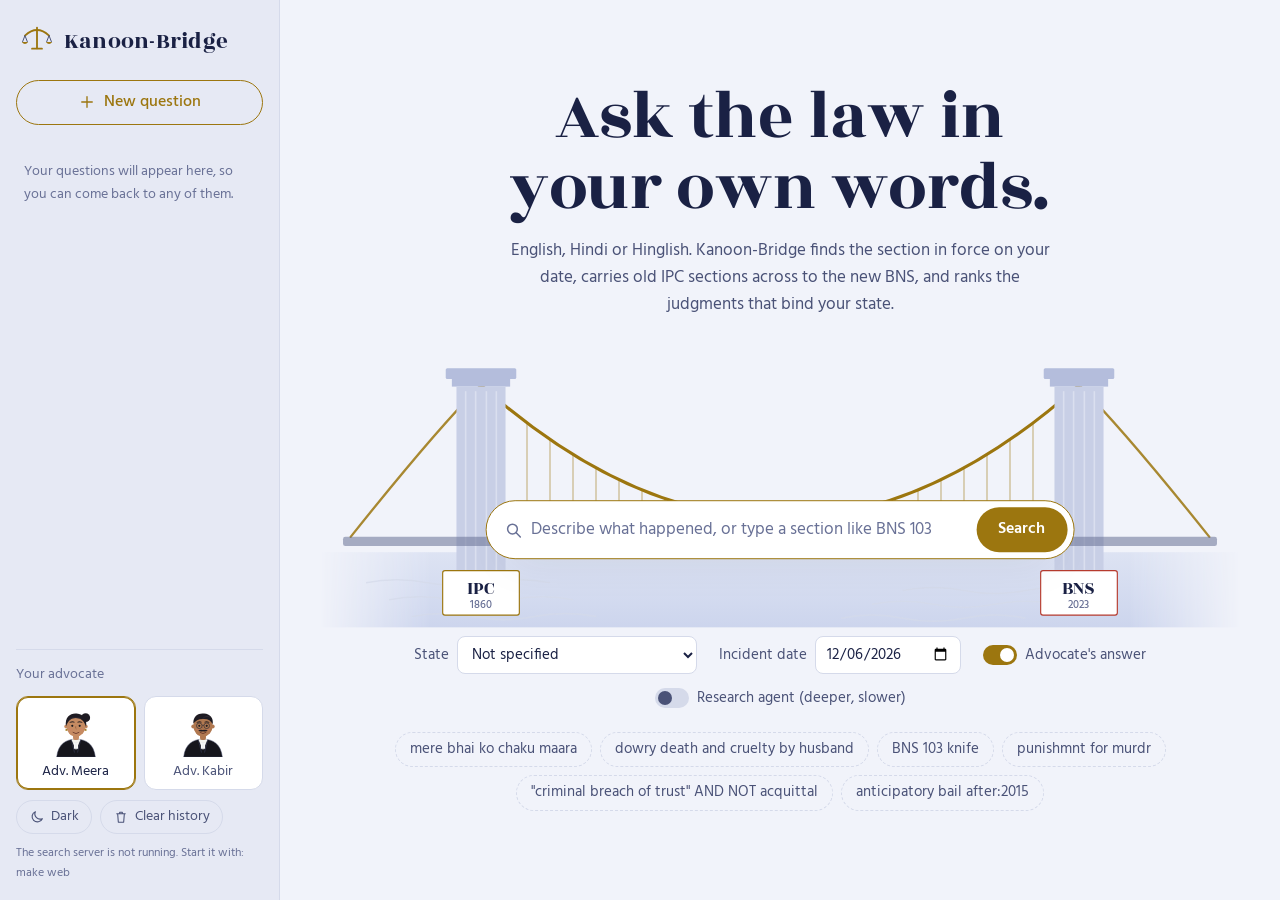
==== app/web/index.html @ 9cccbae4 "Add the Kanoon-Bridge web app - app/web_server.py: standard-library JSON API over the same engine, a" ====
<!doctype html>
<html lang="en">
<head>
  <meta charset="utf-8">
  <meta name="viewport" content="width=device-width, initial-scale=1">
  <title>Kanoon-Bridge</title>
  <meta name="description" content="Search Indian criminal law across the IPC and the BNS, in English, Hindi or Hinglish.">
  <link rel="stylesheet" href="styles.css">
  <link rel="icon" href="data:image/svg+xml,%3Csvg xmlns='http://www.w3.org/2000/svg' viewBox='0 0 48 48'%3E%3Cpath d='M7 22 Q24 6 41 22' fill='none' stroke='%23D6AE45' stroke-width='3'/%3E%3Cpath d='M24 11v29M17 40h14' stroke='%23D6AE45' stroke-width='3'/%3E%3Cpath d='M2.5 31 Q7 37 11.5 31 Z M36.5 31 Q41 37 45.5 31 Z' fill='%23D6AE45'/%3E%3C/svg%3E">
</head>
<body>
  <a class="skip" href="#main">Skip to results</a>

  <aside class="sidebar" id="sidebar" aria-label="History and settings">
    <div class="brand">
      <span id="brand-logo"></span>
      <span class="brand-name">Kanoon-Bridge</span>
    </div>
    <button class="new-q" id="new-q" type="button"><span class="ic" data-icon="plus"></span>New question</button>

    <nav class="history" aria-label="Your questions">
      <div id="history-list"></div>
      <p class="history-empty" id="history-empty">Your questions will appear here, so you can come back to any of them.</p>
    </nav>

    <section class="settings" aria-label="Settings">
      <p class="settings-title">Your advocate</p>
      <div class="adv-pick" role="radiogroup" aria-label="Choose your advocate">
        <button type="button" role="radio" data-adv="meera" class="adv-choice"><span class="mini-adv" data-adv-art="meera"></span>Adv. Meera</button>
        <button type="button" role="radio" data-adv="kabir" class="adv-choice"><span class="mini-adv" data-adv-art="kabir"></span>Adv. Kabir</button>
      </div>
      <div class="settings-row">
        <button type="button" class="ghost" id="theme-toggle" aria-label="Switch colour theme"><span class="ic" id="theme-icon"></span><span id="theme-label">Light</span></button>
        <button type="button" class="ghost" id="clear-history"><span class="ic" data-icon="trash"></span>Clear history</button>
      </div>
      <p class="status-line" id="status-line">Connecting to the index…</p>
    </section>
  </aside>
  <div class="scrim" id="scrim" hidden></div>

  <div class="shell">
    <header class="topbar">
      <button type="button" class="icon-btn menu-btn" id="menu-btn" aria-label="Open history"><span class="ic" data-icon="menu"></span></button>
      <span class="topbar-brand"><span id="top-logo"></span>Kanoon-Bridge</span>
    </header>
    <button type="button" class="hood-btn" id="hood-btn" hidden><span class="ic" data-icon="gears"></span>How this was found</button>

    <main id="main">
      <!-- Landing: the bridge with the search box on its deck -->
      <section class="hero" id="hero">
        <h1 class="hero-title">Ask the law in your own words.</h1>
        <p class="hero-sub">English, Hindi or Hinglish. Kanoon-Bridge finds the section in force on your date, carries old IPC sections across to the new BNS, and ranks the judgments that bind your state.</p>
        <div class="bridge-stage" id="bridge-stage">
          <div id="bridge-art"></div>
          <form class="deck-form" id="search-form" role="search" autocomplete="off">
            <label class="sr-only" for="q">Your question</label>
            <span class="ic deck-ic" data-icon="search"></span>
            <input id="q" name="q" type="search" placeholder="Describe what happened, or type a section like BNS 103" maxlength="600">
            <button class="go" type="submit">Search</button>
          </form>
        </div>
        <div class="options" id="options">
          <label class="opt-field">State
            <select id="state"></select>
          </label>
          <label class="opt-field">Incident date
            <input type="date" id="date">
          </label>
          <label class="switch"><input type="checkbox" id="opt-answer" checked><span class="track"></span>Advocate's answer</label>
          <label class="switch"><input type="checkbox" id="opt-agent"><span class="track"></span>Research agent (deeper, slower)</label>
        </div>
        <div class="examples" id="examples" aria-label="Try an example"></div>
      </section>

      <!-- Results -->
      <section class="results" id="results" hidden aria-live="polite">
        <div class="understood" id="understood"></div>
        <div class="advocate-panel" id="advocate-panel"></div>
        <div class="feedback-bar" id="feedback-bar" hidden></div>
        <div class="result-cols">
          <section class="cases" aria-labelledby="cases-h">
            <h2 id="cases-h" class="col-title"><span class="ic" data-icon="gavel"></span>Judgments</h2>
            <div id="cases"></div>
          </section>
          <section class="law" aria-labelledby="law-h">
            <h2 id="law-h" class="col-title"><span class="ic" data-icon="pillar"></span>The law</h2>
            <div id="law"></div>
          </section>
        </div>
        <p class="disclaimer">Kanoon-Bridge explains the law. It is not legal advice; speak to a practising advocate before you act.</p>
      </section>

      <section class="loading" id="loading" hidden aria-live="polite">
        <div class="crossing" id="crossing"></div>
        <p id="loading-text">Crossing from IPC to BNS…</p>
      </section>
      <p class="error" id="error" hidden role="alert"></p>
    </main>
  </div>

  <!-- How this was found -->
  <aside class="hood" id="hood" aria-label="How this answer was found" hidden>
    <header class="hood-head">
      <div>
        <h2>How this was found</h2>
        <p class="hood-sub" id="hood-sub"></p>
      </div>
      <button type="button" class="icon-btn" id="hood-close" aria-label="Close"><span class="ic" data-icon="close"></span></button>
    </header>
    <div class="hood-tools">
      <button type="button" class="ghost" id="hood-replay">Replay the run</button>
      <button type="button" class="ghost" id="hood-raw" aria-pressed="false">Show raw response</button>
    </div>
    <div class="timebar" id="timebar"></div>
    <div class="time-legend" id="time-legend"></div>
    <ol class="run" id="run"></ol>
    <pre class="raw" id="raw" hidden></pre>
  </aside>

  <!-- Reader -->
  <dialog class="reader" id="reader">
    <form method="dialog" class="reader-close"><button class="icon-btn" aria-label="Close"><span class="ic" data-icon="close"></span></button></form>
    <div id="reader-body"></div>
  </dialog>

  <script src="art.js"></script>
  <script src="app.js"></script>
</body>
</html>
---- app/web/styles.css ----
/* Fonts are bundled (SIL Open Font License, see fonts/OFL-*.txt) so the app works offline. */
@font-face { font-family: "Rozha One"; src: url(fonts/RozhaOne-Regular.ttf) format("truetype"); font-display: swap; }
@font-face { font-family: "Hind"; font-weight: 400; src: url(fonts/Hind-Regular.ttf) format("truetype"); font-display: swap; }
@font-face { font-family: "Hind"; font-weight: 500; src: url(fonts/Hind-Medium.ttf) format("truetype"); font-display: swap; }
@font-face { font-family: "Hind"; font-weight: 600 700; src: url(fonts/Hind-SemiBold.ttf) format("truetype"); font-display: swap; }
@font-face { font-family: "IBM Plex Mono"; src: url(fonts/IBMPlexMono-Regular.ttf) format("truetype"); font-display: swap; }

/* Kanoon-Bridge. Night court: indigo ink, brass scales, red tape for anything that crossed
   from the old code to the new. Display: Rozha One (Latin + Devanagari); text: Hind. */

:root {
  --bg: #131A35;
  --bg-2: #18203F;
  --surface: #1E274D;
  --surface-2: #26305C;
  --line: #313D72;
  --ink: #ECE8DC;
  --ink-2: #AEB5D1;
  --ink-3: #8189AE;
  --brass: #D6AE45;
  --brass-ink: #1A1404;
  --tape: #E0604F;
  --bind: #5CC594;
  --persuade: #A8B0D2;
  --mark: rgba(214, 174, 69, .26);
  --water-1: #1A2348;
  --water-2: #10162D;
  --pillar: #2B3566;
  --pillar-hi: #39447C;
  --coat: #0F1018;
  --coat-line: #3A4170;
  --shadow: 0 18px 40px -24px rgba(0, 0, 0, .7);
  --font-display: "Rozha One", "Noto Serif Devanagari", Georgia, serif;
  --font-text: "Hind", "Noto Sans Devanagari", system-ui, sans-serif;
  --font-code: "IBM Plex Mono", ui-monospace, monospace;
  --r-s: 6px;
  --r-m: 12px;
  --r-l: 22px;
  color-scheme: dark;
}

:root[data-theme="light"] {
  --bg: #F1F3FA;
  --bg-2: #E6E9F4;
  --surface: #FFFFFF;
  --surface-2: #F5F6FB;
  --line: #D5DAEA;
  --ink: #1A2144;
  --ink-2: #4A5277;
  --ink-3: #697196;
  --brass: #9C760F;
  --brass-ink: #FFFFFF;
  --tape: #B63B2E;
  --bind: #1D8256;
  --persuade: #5C6488;
  --mark: rgba(214, 174, 69, .32);
  --water-1: #DDE3F3;
  --water-2: #C9D2EC;
  --pillar: #C8CFE6;
  --pillar-hi: #B4BDDC;
  --coat: #16161D;
  --coat-line: #3E4466;
  --shadow: 0 18px 40px -26px rgba(26, 33, 68, .35);
  color-scheme: light;
}

* { box-sizing: border-box; }
html, body { margin: 0; }
body {
  background: var(--bg);
  color: var(--ink);
  font: 400 16px/1.6 var(--font-text);
  display: grid;
  grid-template-columns: 280px minmax(0, 1fr);
  min-height: 100vh;
}
button, input, select { font: inherit; color: inherit; }
button { cursor: pointer; }
:focus-visible { outline: 2px solid var(--brass); outline-offset: 2px; border-radius: 4px; }
.sr-only { position: absolute; width: 1px; height: 1px; overflow: hidden; clip: rect(0 0 0 0); }
.skip { position: absolute; left: -999px; }
.skip:focus { left: 12px; top: 12px; z-index: 50; background: var(--brass); color: var(--brass-ink); padding: 6px 12px; }
.ic { display: inline-flex; width: 18px; height: 18px; flex: none; }
.ic svg { width: 100%; height: 100%; }
mark { background: var(--mark); color: inherit; border-radius: 3px; padding: 0 2px; }

/* ------------------------------------------------------------------ sidebar */
.sidebar {
  position: sticky; top: 0; height: 100vh;
  background: var(--bg-2);
  border-right: 1px solid var(--line);
  display: flex; flex-direction: column;
  padding: 20px 16px 16px;
  gap: 16px;
  z-index: 30;
}
.brand { display: flex; align-items: center; gap: 10px; padding: 0 4px; }
.brand-name { font: 400 1.45rem/1 var(--font-display); letter-spacing: .01em; }
.new-q {
  display: flex; align-items: center; gap: 8px; justify-content: center;
  border: 1px solid var(--brass); color: var(--brass); background: transparent;
  border-radius: 999px; padding: 9px 14px; font-weight: 500;
}
.new-q:hover { background: var(--mark); }
.history { flex: 1; overflow-y: auto; margin: 0 -6px; padding: 0 6px; }
.history-group { color: var(--ink-3); font-size: .82rem; margin: 14px 8px 6px; }
.history-item {
  display: block; width: 100%; text-align: left;
  background: transparent; border: 0; border-radius: var(--r-s);
  padding: 8px 10px; color: var(--ink-2); line-height: 1.35;
}
.history-item:hover, .history-item[aria-current="true"] { background: var(--surface); color: var(--ink); }
.history-item .h-q { display: -webkit-box; -webkit-line-clamp: 2; -webkit-box-orient: vertical; overflow: hidden; }
.history-item .h-meta { display: block; font-size: .78rem; color: var(--ink-3); margin-top: 2px; }
.history-empty { color: var(--ink-3); font-size: .9rem; padding: 4px 8px; }
.settings { border-top: 1px solid var(--line); padding-top: 14px; display: grid; gap: 10px; }
.settings-title { margin: 0; color: var(--ink-3); font-size: .85rem; }
.adv-pick { display: grid; grid-template-columns: 1fr 1fr; gap: 8px; }
.adv-choice {
  display: flex; flex-direction: column; align-items: center; gap: 4px;
  background: var(--surface); border: 1px solid var(--line); border-radius: var(--r-m);
  padding: 8px 4px 6px; font-size: .85rem; color: var(--ink-2);
}
.adv-choice[aria-checked="true"] { border-color: var(--brass); color: var(--ink); box-shadow: inset 0 0 0 1px var(--brass); }
.mini-adv { width: 46px; height: 52px; }
.mini-adv svg { width: 100%; height: 100%; }
.settings-row { display: flex; gap: 8px; flex-wrap: wrap; }
.ghost {
  display: inline-flex; align-items: center; gap: 6px;
  background: transparent; border: 1px solid var(--line); border-radius: 999px;
  padding: 5px 12px; color: var(--ink-2); font-size: .88rem;
}
.ghost:hover { color: var(--ink); border-color: var(--ink-3); }
.ghost .ic { width: 16px; height: 16px; }
.status-line { margin: 0; font-size: .78rem; color: var(--ink-3); }

/* ------------------------------------------------------------------ shell */
.shell { min-width: 0; display: flex; flex-direction: column; }
.topbar { display: none; align-items: center; gap: 10px; padding: 10px 16px; }
.topbar-brand { display: flex; align-items: center; gap: 8px; font: 400 1.2rem/1 var(--font-display); }
.icon-btn { background: transparent; border: 0; padding: 6px; border-radius: 8px; color: var(--ink-2); display: inline-flex; }
.icon-btn:hover { color: var(--ink); background: var(--surface); }
.icon-btn .ic { width: 22px; height: 22px; }
.hood-btn {
  position: fixed; right: 22px; bottom: 22px; z-index: 20;
  display: inline-flex; align-items: center; gap: 8px;
  background: var(--brass); color: var(--brass-ink); border: 0; border-radius: 999px;
  padding: 9px 16px 9px 12px; font-weight: 600; box-shadow: var(--shadow);
}
.hood-btn:hover { filter: brightness(1.06); }
main { width: 100%; max-width: 1240px; margin: 0 auto; padding: 28px 40px 60px; }

/* ------------------------------------------------------------------ hero + bridge */
.hero { text-align: center; padding-top: 6vh; }
.hero-title {
  font: 400 clamp(2.4rem, 5.4vw, 4.4rem)/1.02 var(--font-display);
  margin: 0 auto 14px; max-width: 14ch; letter-spacing: -.005em;
}
.hero-sub { color: var(--ink-2); max-width: 60ch; margin: 0 auto; font-size: 1.06rem; }
.bridge-stage { position: relative; max-width: 1100px; margin: 18px auto 0; }
.bridge-art { width: 100%; height: auto; display: block; }
.bridge-art .cable { fill: none; stroke: var(--brass); stroke-linecap: round; }
.bridge-art .cable.main { stroke-width: 4; }
.bridge-art .cable.side { stroke-width: 3; opacity: .85; }
.bridge-art .hanger { stroke: var(--brass); stroke-width: 1.4; opacity: .55; }
.bridge-art .pillar-shaft { fill: var(--pillar); }
.bridge-art .pillar-cap, .bridge-art .pillar-cap2 { fill: var(--pillar-hi); }
.bridge-art .flute { stroke: var(--bg); stroke-width: 2; opacity: .45; }
.bridge-art .plaque { fill: var(--surface); stroke: var(--brass); stroke-width: 1.5; }
.bridge-art .plaque-code { font: 400 25px var(--font-display); fill: var(--ink); text-anchor: middle; }
.bridge-art .plaque-year { font: 500 14px var(--font-text); fill: var(--ink-3); text-anchor: middle; }
.bridge-art .pillar-r .plaque { stroke: var(--tape); }
.bridge-art .deck { fill: var(--ink-3); opacity: .55; }
.bridge-art .ripple { fill: none; stroke: var(--line); stroke-width: 2; opacity: .7; }
.bridge-art .lamp { fill: var(--brass); opacity: 0; }

/* the one orchestrated moment: cables are drawn when the page opens */
.bridge-art .cable { stroke-dasharray: 1400; stroke-dashoffset: 1400; animation: draw 1.6s cubic-bezier(.6, .1, .2, 1) .15s forwards; }
.bridge-art .hanger { opacity: 0; animation: hang .4s ease forwards; animation-delay: calc(1s + var(--i) * 28ms); }
@keyframes draw { to { stroke-dashoffset: 0; } }
@keyframes hang { to { opacity: .55; } }

.deck-form {
  position: absolute; left: 50%; top: 66.4%; transform: translate(-50%, -50%);
  width: min(640px, 64%);
  display: flex; align-items: center; gap: 8px;
  background: var(--surface); border: 1.5px solid var(--brass);
  border-radius: 999px; padding: 6px 6px 6px 18px;
  box-shadow: var(--shadow);
}
.deck-form input {
  flex: 1; min-width: 0; border: 0; background: transparent; outline: none;
  font-size: 1.08rem; padding: 8px 0;
}
.deck-form input::placeholder { color: var(--ink-3); }
.deck-ic { color: var(--ink-3); }
.go {
  background: var(--brass); color: var(--brass-ink); border: 0; border-radius: 999px;
  padding: 10px 22px; font-weight: 600;
}
.go:hover { filter: brightness(1.07); }

.options {
  display: flex; flex-wrap: wrap; gap: 12px 22px; justify-content: center; align-items: center;
  margin: 8px auto 0; color: var(--ink-2); font-size: .94rem;
}
.opt-field { display: inline-flex; align-items: center; gap: 8px; }
.opt-field select, .opt-field input {
  background: var(--surface); border: 1px solid var(--line); border-radius: 8px; padding: 5px 10px; color: var(--ink);
}
.switch { display: inline-flex; align-items: center; gap: 8px; cursor: pointer; }
.switch input { position: absolute; opacity: 0; }
.switch .track { width: 34px; height: 20px; border-radius: 999px; background: var(--line); position: relative; transition: background .15s; }
.switch .track::after { content: ""; position: absolute; top: 3px; left: 3px; width: 14px; height: 14px; border-radius: 50%; background: var(--ink-2); transition: transform .15s, background .15s; }
.switch input:checked + .track { background: var(--brass); }
.switch input:checked + .track::after { transform: translateX(14px); background: var(--brass-ink); }
.switch input:focus-visible + .track { outline: 2px solid var(--brass); outline-offset: 2px; }
.examples { display: flex; flex-wrap: wrap; gap: 8px; justify-content: center; margin: 22px auto 0; max-width: 820px; }
.example {
  background: transparent; border: 1px dashed var(--line); color: var(--ink-2);
  border-radius: 999px; padding: 5px 14px; font-size: .92rem;
}
.example:hover { border-style: solid; border-color: var(--brass); color: var(--ink); }

/* compact header once there are results */
body.has-results .hero { padding-top: 0; }
body.has-results .hero-title, body.has-results .hero-sub, body.has-results .examples { display: none; }
body.has-results .bridge-stage { max-width: 980px; margin-top: 4px; }
body.has-results .deck-form { top: 64%; width: min(720px, 82%); }
.strip-art { width: 100%; height: 92px; display: block; }
.strip-art .cable { fill: none; stroke: var(--brass); stroke-width: 2.5; stroke-linecap: round; }
.strip-art .post { stroke: var(--pillar-hi); stroke-width: 9; stroke-linecap: square; }
.strip-art .hanger { stroke: var(--brass); stroke-width: 1.2; opacity: .45; }
.strip-art .deck { fill: var(--ink-3); opacity: .4; }
.strip-art .tag { font: 400 17px var(--font-display); fill: var(--ink-3); }
.strip-art .tag.r { fill: var(--tape); text-anchor: end; }
body.has-results .options { margin-top: 2px; }

/* ------------------------------------------------------------------ loading: a lamp crosses */
.loading { text-align: center; color: var(--ink-2); padding: 30px 0; }
.crossing { position: relative; height: 34px; max-width: 420px; margin: 0 auto 6px; }
.crossing::before { content: ""; position: absolute; left: 0; right: 0; top: 22px; height: 3px; background: var(--line); border-radius: 3px; }
.crossing .tag { position: absolute; top: 0; font: 400 1rem var(--font-display); color: var(--ink-3); }
.crossing .tag.l { left: 0; } .crossing .tag.r { right: 0; color: var(--tape); }
.crossing .lamp { position: absolute; top: 15px; left: 0; width: 16px; height: 16px; border-radius: 50%; background: var(--brass); box-shadow: 0 0 18px var(--brass); animation: cross 1.3s ease-in-out infinite alternate; }
@keyframes cross { from { left: 6%; } to { left: calc(94% - 16px); } }

.error { color: var(--tape); text-align: center; }

/* ------------------------------------------------------------------ understanding strip */
.understood { display: flex; flex-wrap: wrap; gap: 8px 10px; align-items: center; margin: 16px 0 6px; }
.dym { width: 100%; margin: 0 0 4px; color: var(--ink-2); }
.dym button { background: none; border: 0; padding: 0; color: var(--brass); font-weight: 600; text-decoration: underline; text-underline-offset: 3px; }
.chip {
  display: inline-flex; align-items: center; gap: 6px;
  border: 1px solid var(--line); border-radius: 999px; padding: 3px 12px;
  font-size: .9rem; color: var(--ink-2); background: var(--surface);
}
.chip strong { color: var(--ink); font-weight: 600; }
.chip.crossing-chip { border-color: var(--tape); color: var(--ink); }
.chip.crossing-chip .old { color: var(--ink-3); text-decoration: line-through; text-decoration-color: var(--tape); }
.span-glyph { width: 34px; height: 14px; color: var(--tape); }
.chip.code-bns strong { color: var(--tape); }

/* ------------------------------------------------------------------ advocate */
.advocate-panel { display: grid; grid-template-columns: 132px minmax(0, 1fr); gap: 4px 18px; align-items: start; margin: 14px 0 26px; }
.adv-figure { text-align: center; }
.adv-figure .advocate { width: 124px; height: 145px; }
.adv-name { font: 400 1.05rem/1.1 var(--font-display); margin-top: 2px; }
.adv-role { font-size: .8rem; color: var(--ink-3); }
.bubble {
  position: relative; background: var(--surface); border: 1px solid var(--line);
  border-radius: var(--r-l); padding: 18px 22px 16px; box-shadow: var(--shadow);
}
.bubble::before {
  content: ""; position: absolute; left: -11px; top: 40px; width: 20px; height: 20px;
  background: var(--surface); border-left: 1px solid var(--line); border-bottom: 1px solid var(--line);
  transform: rotate(45deg);
}
.bubble-lead { font: 400 1.32rem/1.3 var(--font-display); margin: 0 0 8px; }
.bubble p { margin: 0 0 10px; max-width: 72ch; }
.bubble .sent { margin-right: 4px; }
.cite {
  font: 600 .72rem/1 var(--font-text); vertical-align: super;
  border: 1px solid var(--brass); color: var(--brass); background: transparent;
  border-radius: 999px; padding: 2px 6px; margin-left: 2px;
}
.cite:hover { background: var(--brass); color: var(--brass-ink); }
.sources { display: flex; flex-wrap: wrap; gap: 6px 14px; margin-top: 10px; font-size: .86rem; color: var(--ink-3); }
.sources span b { color: var(--brass); font-weight: 600; margin-right: 4px; }
.notes { margin-top: 12px; display: grid; gap: 6px; }
.note { display: flex; gap: 10px; align-items: baseline; font-size: .9rem; color: var(--ink-2); }
.note .tape { flex: none; background: var(--tape); color: #fff; font-weight: 600; font-size: .75rem; padding: 1px 8px; border-radius: 3px; transform: rotate(-2deg); }
.bubble-foot { display: flex; flex-wrap: wrap; gap: 8px 16px; align-items: center; justify-content: space-between; margin-top: 12px; font-size: .84rem; color: var(--ink-3); }
.advocate .adv-coat { fill: var(--coat); stroke: var(--coat-line); stroke-width: 1.2; }
.advocate .adv-lapel { stroke: var(--coat-line); stroke-width: 1.4; fill: none; }
.advocate .adv-earring { fill: var(--brass); }
.advocate .adv-mouth { display: none; }
.advocate.mood-idle .smile, .advocate.mood-happy .smile { display: block; }
.advocate.mood-thinking .flat, .advocate.mood-unsure .flat { display: block; }
.advocate.mood-talking .talk { display: block; animation: talk .28s ease-in-out 8 alternate; transform-origin: 60px 76px; }
.advocate.mood-thinking .adv-eyes { transform: translate(2px, -2.5px); }
.advocate.mood-unsure .adv-brows { transform: translateY(-3px); }
.advocate .adv-eyes { animation: blink 5s infinite; transform-origin: 60px 56px; }
@keyframes blink { 0%, 95%, 100% { transform: scaleY(1); } 97% { transform: scaleY(.1); } }
@keyframes talk { from { transform: scaleY(.45); } to { transform: scaleY(1.1); } }

/* ------------------------------------------------------------------ results */
[hidden] { display: none !important; }
.hood[hidden] { display: flex !important; }
.feedback-bar {
  display: flex; align-items: center; gap: 12px; justify-content: space-between;
  border: 1px solid var(--brass); background: var(--mark); border-radius: var(--r-m); padding: 8px 14px; margin-bottom: 18px;
}
.feedback-bar .go { padding: 7px 16px; }
.result-cols { display: grid; grid-template-columns: minmax(0, 1fr) 340px; gap: 40px; align-items: start; }
.col-title { display: flex; align-items: center; gap: 8px; font: 400 1.35rem/1.2 var(--font-display); margin: 0 0 6px; }
.col-title .ic { color: var(--brass); width: 20px; height: 20px; }
.case { padding: 16px 0 18px; border-bottom: 1px solid var(--line); }
.case:last-child { border-bottom: 0; }
.case-title {
  background: none; border: 0; padding: 0; text-align: left;
  font: 600 1.14rem/1.3 var(--font-text); color: var(--ink);
}
.case-title:hover { color: var(--brass); text-decoration: underline; text-underline-offset: 3px; }
.case-meta { display: flex; flex-wrap: wrap; gap: 4px 12px; align-items: center; font-size: .88rem; color: var(--ink-3); margin: 2px 0 6px; }
.badge { display: inline-flex; align-items: center; gap: 5px; font-size: .8rem; font-weight: 600; border-radius: 4px; padding: 0 7px; }
.badge.binding { color: var(--bind); border: 1px solid var(--bind); }
.badge.persuasive { color: var(--persuade); border: 1px solid var(--persuade); }
.badge .ic { width: 14px; height: 14px; }
.case-snippet { margin: 0 0 6px; color: var(--ink-2); max-width: 78ch; }
.why { list-style: none; margin: 0; padding: 0; display: flex; flex-wrap: wrap; gap: 4px 14px; font-size: .86rem; color: var(--ink-3); }
.why li::before { content: ""; display: inline-block; width: 6px; height: 6px; border-radius: 50%; background: var(--brass); margin-right: 6px; vertical-align: middle; opacity: .75; }
.case-actions { display: flex; flex-wrap: wrap; gap: 6px 10px; margin-top: 10px; }
.case-actions .ghost[aria-pressed="true"] { border-color: var(--brass); color: var(--brass); background: var(--mark); }
.found-by { font-size: .8rem; color: var(--ink-3); margin-top: 6px; }
.similar { margin: 10px 0 0; padding: 10px 14px; border-left: 3px solid var(--brass); background: var(--surface); border-radius: 0 var(--r-s) var(--r-s) 0; font-size: .92rem; }
.similar ol { margin: 4px 0 0; padding-left: 18px; }
.similar .parts { color: var(--ink-3); font-size: .82rem; }
.breakdown { margin-top: 8px; font: 400 .8rem/1.5 var(--font-code); color: var(--ink-3); }

.statute {
  border: 1px solid var(--line); border-radius: var(--r-m); padding: 12px 14px; margin-bottom: 10px; background: var(--surface);
}
.statute.in-force { border-left: 4px solid var(--brass); }
.statute-ref { font: 400 1.15rem/1.15 var(--font-display); display: flex; align-items: baseline; gap: 8px; justify-content: space-between; }
.statute-ref .force { font: 600 .75rem var(--font-text); color: var(--brass); }
.statute-title { font-weight: 600; margin: 2px 0 4px; }
.statute-text { font-size: .9rem; color: var(--ink-2); margin: 0; display: -webkit-box; -webkit-line-clamp: 4; -webkit-box-orient: vertical; overflow: hidden; }
.statute-version { font-size: .82rem; color: var(--tape); margin-top: 6px; }
.empty { color: var(--ink-3); padding: 14px 0; }
.disclaimer { margin: 34px 0 0; font-size: .88rem; color: var(--ink-3); text-align: center; }

/* ------------------------------------------------------------------ under the hood */
.hood {
  position: fixed; top: 0; right: 0; bottom: 0; width: min(500px, 100vw); z-index: 40;
  background: var(--bg-2); border-left: 1px solid var(--line); box-shadow: -20px 0 50px -30px rgba(0, 0, 0, .7);
  display: flex; flex-direction: column; overflow: hidden;
  transform: translateX(0); transition: transform .25s ease;
}
.hood[hidden] { display: flex; transform: translateX(105%); visibility: hidden; }
.hood-head { display: flex; justify-content: space-between; gap: 12px; padding: 20px 22px 8px; }
.hood-head h2 { font: 400 1.6rem/1.1 var(--font-display); margin: 0; }
.hood-sub { margin: 4px 0 0; color: var(--ink-3); font-size: .9rem; }
.hood-tools { display: flex; gap: 8px; padding: 4px 22px 10px; }
.timebar { display: flex; height: 8px; margin: 0 22px 12px; border-radius: 4px; overflow: hidden; background: var(--line); }
.timebar span { height: 100%; }
.time-legend { display: flex; flex-wrap: wrap; gap: 4px 14px; margin: -6px 22px 8px; font-size: .78rem; color: var(--ink-3); }
.time-legend i { display: inline-block; width: 9px; height: 9px; border-radius: 2px; margin-right: 5px; vertical-align: -1px; }
.run { list-style: none; margin: 0; padding: 0 22px 30px; overflow-y: auto; flex: 1; counter-reset: step; }
.run .grp { font: 400 1.05rem var(--font-display); color: var(--brass); margin: 16px 0 6px; }
.stage { position: relative; padding: 2px 0 12px 30px; counter-increment: step; }
.stage::before {
  content: counter(step); position: absolute; left: 0; top: 2px; width: 20px; height: 20px; border-radius: 50%;
  border: 1.5px solid var(--line); color: var(--ink-3); font: 600 .68rem/17px var(--font-text); text-align: center;
  background: var(--bg-2);
}
.stage::after { content: ""; position: absolute; left: 9.5px; top: 24px; bottom: 0; width: 1.5px; background: var(--line); }
.stage-name { font-weight: 600; display: flex; justify-content: space-between; gap: 10px; }
.stage-ms { font: 400 .78rem var(--font-code); color: var(--ink-3); white-space: nowrap; }
.stage-detail { font: 400 .8rem/1.5 var(--font-code); color: var(--ink-2); word-break: break-word; margin-top: 2px; }
.stage.off { opacity: .5; }
.stage.off .stage-name::after { content: "off"; font-size: .75rem; color: var(--ink-3); font-weight: 400; }
.run.animate .stage { opacity: .25; }
.run.animate .stage.lit { opacity: 1; transition: opacity .25s; }
.run.animate .stage.lit::before { border-color: var(--brass); background: var(--brass); color: var(--brass-ink); }
.run .stage.lit.off { opacity: .5; }
.raw { margin: 0 22px 22px; padding: 12px; background: var(--surface); border-radius: var(--r-s); font: .74rem/1.45 var(--font-code); overflow: auto; flex: 1; color: var(--ink-2); }

/* ------------------------------------------------------------------ reader */
.reader { width: min(820px, 94vw); max-height: 86vh; border: 1px solid var(--line); border-radius: var(--r-l); background: var(--surface); color: var(--ink); padding: 26px 30px; }
.reader::backdrop { background: rgba(8, 10, 22, .6); }
.reader-close { position: absolute; right: 14px; top: 12px; }
.reader h3 { font: 400 1.6rem/1.15 var(--font-display); margin: 0 30px 4px 0; }
.reader .r-meta { color: var(--ink-3); margin: 0 0 14px; }
.reader .zone { color: var(--brass); font-size: .82rem; font-weight: 600; margin: 14px 0 2px; }
.reader p { margin: 0 0 8px; max-width: 75ch; line-height: 1.7; }

.scrim { position: fixed; inset: 0; background: rgba(8, 10, 22, .55); z-index: 25; }

/* ------------------------------------------------------------------ responsive */
@media (max-width: 1100px) {
  .result-cols { grid-template-columns: minmax(0, 1fr); gap: 24px; }
  .law { order: -1; }
  #law { display: grid; grid-template-columns: repeat(auto-fill, minmax(260px, 1fr)); gap: 10px; }
  #law .statute { margin: 0; }
}
@media (max-width: 900px) {
  body { grid-template-columns: minmax(0, 1fr); }
  .sidebar { position: fixed; left: 0; top: 0; bottom: 0; width: 290px; transform: translateX(-102%); transition: transform .22s ease; }
  body.menu-open .sidebar { transform: none; }
  .topbar { display: flex; }
  .hood-btn { bottom: 16px; right: 16px; }
  main { padding: 8px 16px 90px; }
  .hero { padding-top: 2vh; }
  .bridge-stage { margin-top: 6px; }
  .deck-form { position: relative; left: auto; top: auto; transform: none; width: 100%; margin: -26px auto 0; }
  body.has-results .bridge-stage { height: auto; overflow: visible; }
  body.has-results .bridge-art { display: none; }
  body.has-results .deck-form { margin-top: 6px; width: 100%; }
  .advocate-panel { grid-template-columns: minmax(0, 1fr); }
  .adv-figure { display: flex; align-items: center; gap: 12px; text-align: left; }
  .adv-figure .advocate { width: 72px; height: 84px; }
  .bubble::before { left: 28px; top: -11px; border-left: 1px solid var(--line); border-top: 1px solid var(--line); border-bottom: 0; }
}

@media (prefers-reduced-motion: reduce) {
  *, *::before, *::after { animation: none !important; transition: none !important; }
  .bridge-art .cable { stroke-dashoffset: 0; }
  .bridge-art .hanger { opacity: .55; }
}
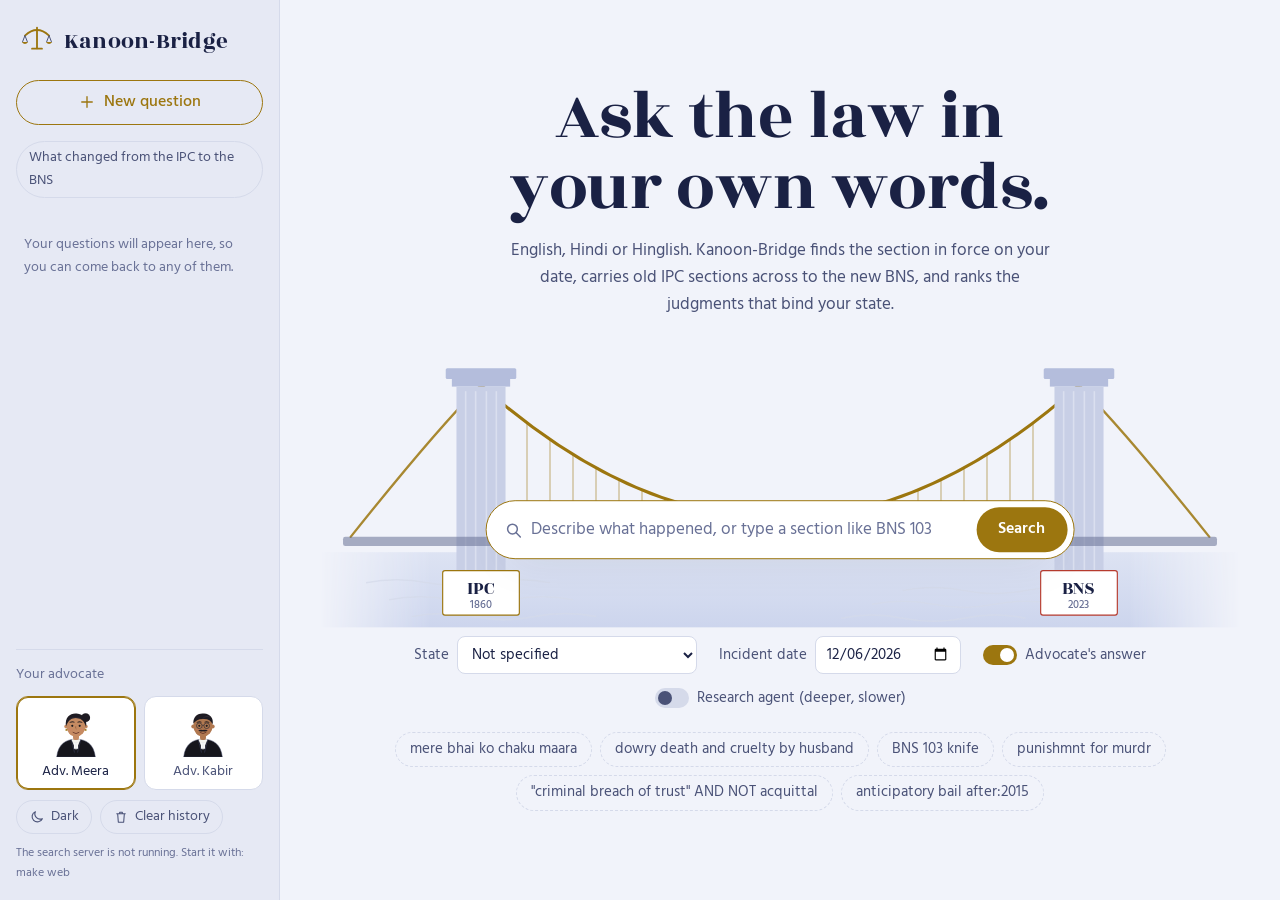
==== commit 3adca8e3: "Add statutory drift layer: measure how each IPC provision changed in the BNS New package kanoon_brid" ====
--- a/app/web/index.html
+++ b/app/web/index.html
@@ -17,6 +17,7 @@
       <span class="brand-name">Kanoon-Bridge</span>
     </div>
     <button class="new-q" id="new-q" type="button"><span class="ic" data-icon="plus"></span>New question</button>
+    <a class="ghost changes-link" href="changes.html">What changed from the IPC to the BNS</a>
 
     <nav class="history" aria-label="Your questions">
       <div id="history-list"></div>
--- a/app/web/styles.css
+++ b/app/web/styles.css
@@ -429,3 +429,62 @@
   .bridge-art .cable { stroke-dashoffset: 0; }
   .bridge-art .hanger { opacity: .55; }
 }
+
+/* ------------------------------------------------------------------ "What changed" page (changes.html) */
+body.changes { display: block; }
+.ch-head { max-width: 1180px; margin: 0 auto; padding: 28px 16px 8px; }
+.ch-head h1 { font: 400 clamp(1.6rem, 4vw, 2.3rem)/1.15 var(--font-display); margin: 6px 0 8px; }
+.ch-back { color: var(--brass); text-decoration: none; font-weight: 500; }
+.ch-sub { color: var(--ink-2); margin: 0 0 14px; max-width: 75ch; }
+.ch-form { display: flex; gap: 8px; max-width: 520px; }
+.ch-form input { flex: 1; min-width: 0; background: var(--surface); border: 1px solid var(--line); border-radius: 999px; padding: 9px 16px; }
+.ch-form button { background: var(--brass); color: var(--brass-ink); border: 0; border-radius: 999px; padding: 9px 18px; font-weight: 600; }
+.ch-filters { display: flex; flex-wrap: wrap; gap: 6px; margin: 14px 0 4px; }
+.chip { background: transparent; border: 1px solid var(--line); border-radius: 999px; padding: 4px 11px; color: var(--ink-2); font-size: .88rem; }
+.chip[aria-pressed="true"] { border-color: var(--brass); color: var(--ink); box-shadow: inset 0 0 0 1px var(--brass); }
+.chip .n { color: var(--ink-3); font-family: var(--font-code); font-size: .8rem; }
+.ch-main { max-width: 1180px; margin: 0 auto; padding: 8px 16px 40px; display: grid; grid-template-columns: minmax(0, 5fr) minmax(0, 7fr); gap: 20px; align-items: start; }
+.ch-list { max-height: 78vh; overflow-y: auto; border: 1px solid var(--line); border-radius: var(--r-m); background: var(--bg-2); }
+.ch-row { display: grid; grid-template-columns: 82px minmax(0, 1fr) auto 64px; gap: 10px; align-items: center; width: 100%; text-align: left;
+  background: transparent; border: 0; border-bottom: 1px solid var(--line); padding: 8px 12px; }
+.ch-row:hover { background: var(--surface); }
+.ch-ref { font-family: var(--font-code); font-size: .85rem; color: var(--ink); }
+.ch-title { font-size: .9rem; color: var(--ink-2); overflow: hidden; text-overflow: ellipsis; white-space: nowrap; }
+.ch-from { color: var(--ink-3); }
+.ch-tag { font-size: .72rem; border-radius: 999px; padding: 1px 8px; border: 1px solid currentColor; color: var(--ink-3); white-space: nowrap; }
+.t-substantive, .t-repealed { color: var(--tape); }
+.t-punishment { color: var(--brass); }
+.t-identical, .t-cosmetic, .t-restructured { color: var(--bind); }
+.t-new, .t-unverified { color: var(--persuade); }
+.meter { display: block; height: 6px; border-radius: 3px; background: var(--surface-2); overflow: hidden; }
+.meter > span { display: block; height: 100%; background: var(--brass); }
+.meter.big { width: 140px; height: 8px; }
+.ch-detail { background: var(--surface); border: 1px solid var(--line); border-radius: var(--r-m); padding: 18px 20px; min-height: 240px; }
+.ch-detail h2 { font: 400 1.6rem/1.2 var(--font-display); margin: 0 0 4px; }
+.ch-detail h3 { font-size: 1rem; margin: 18px 0 6px; color: var(--ink-2); }
+.ch-detail h4 { margin: 0 0 6px; font-size: .85rem; color: var(--ink-3); }
+.arrow { color: var(--brass); }
+.ch-verdict { display: grid; gap: 6px; margin: 10px 0; padding: 10px 14px; border-radius: var(--r-s); background: var(--surface-2); }
+.ch-verdict .co { display: flex; flex-wrap: wrap; align-items: center; gap: 10px; }
+.ch-verdict strong { color: inherit; }
+.ch-verdict span { color: var(--ink-2); font-size: .9rem; }
+.ch-verdict b { font-family: var(--font-code); color: var(--ink); }
+.ch-reasons { margin: 6px 0; padding-left: 20px; color: var(--ink); }
+.ch-reasons li { margin: 3px 0; }
+.ch-pun { border-collapse: collapse; margin: 10px 0; font-size: .92rem; }
+.ch-pun th { text-align: left; color: var(--ink-3); font-weight: 500; padding: 4px 14px 4px 0; vertical-align: top; }
+.ch-diff { display: grid; grid-template-columns: 1fr 1fr; gap: 14px; font-size: .9rem; line-height: 1.55; }
+.ch-diff p { margin: 0; color: var(--ink-2); }
+.ch-diff del, .ch-legend del { background: color-mix(in srgb, var(--tape) 22%, transparent); color: var(--ink); text-decoration: line-through; border-radius: 3px; }
+.ch-diff ins, .ch-legend ins { background: color-mix(in srgb, var(--bind) 24%, transparent); color: var(--ink); text-decoration: none; border-radius: 3px; }
+.d-ren { border-bottom: 1px dotted var(--ink-3); color: var(--ink-3); }
+.ch-legend { font-size: .82rem; color: var(--ink-3); display: flex; gap: 12px; }
+.ch-empty, .ch-note { color: var(--ink-3); padding: 12px; }
+@media (max-width: 860px) {
+  .ch-main { grid-template-columns: minmax(0, 1fr); }
+  .ch-list { max-height: 46vh; }
+  .ch-diff { grid-template-columns: minmax(0, 1fr); }
+  .ch-row { grid-template-columns: 72px minmax(0, 1fr) 56px; }
+  .ch-row .ch-tag { display: none; }
+}
+.changes-link { justify-content: center; text-decoration: none; }
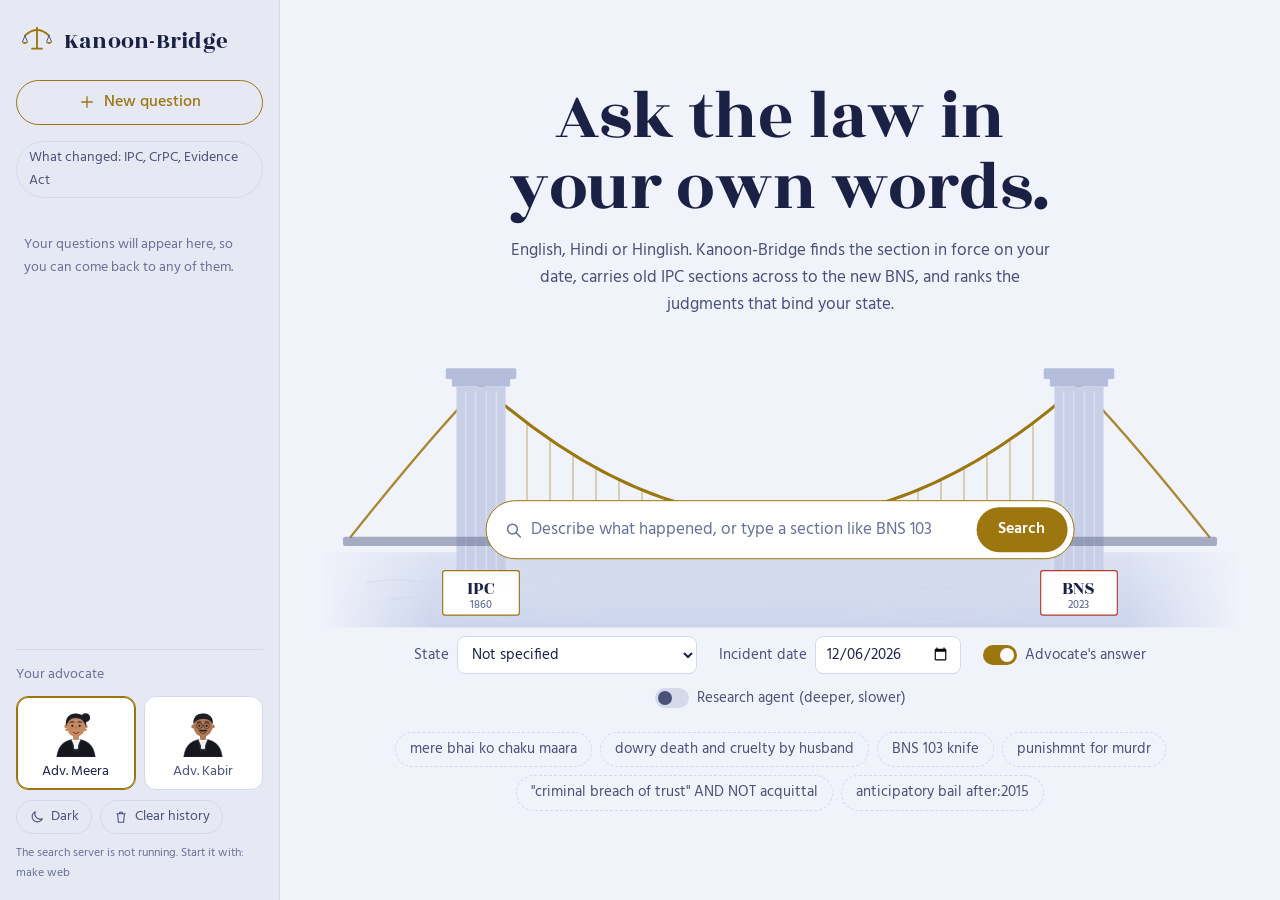
==== commit eaf57bb1: "Extend the drift layer to CrPC->BNSS and Evidence Act->BSA Code families with their own sources, cro" ====
--- a/app/web/index.html
+++ b/app/web/index.html
@@ -17,7 +17,7 @@
       <span class="brand-name">Kanoon-Bridge</span>
     </div>
     <button class="new-q" id="new-q" type="button"><span class="ic" data-icon="plus"></span>New question</button>
-    <a class="ghost changes-link" href="changes.html">What changed from the IPC to the BNS</a>
+    <a class="ghost changes-link" href="changes.html">What changed: IPC, CrPC, Evidence Act</a>
 
     <nav class="history" aria-label="Your questions">
       <div id="history-list"></div>
--- a/app/web/styles.css
+++ b/app/web/styles.css
@@ -488,3 +488,7 @@
   .ch-row .ch-tag { display: none; }
 }
 .changes-link { justify-content: center; text-decoration: none; }
+.statute-drift { font-size: .86rem; color: var(--tape); margin-top: 4px; }
+.statute-drift a { color: var(--brass); margin-left: 4px; }
+.ch-families { display: flex; flex-wrap: wrap; gap: 6px; margin: 4px 0 14px; }
+.chip.fam { font-weight: 600; padding: 6px 14px; }
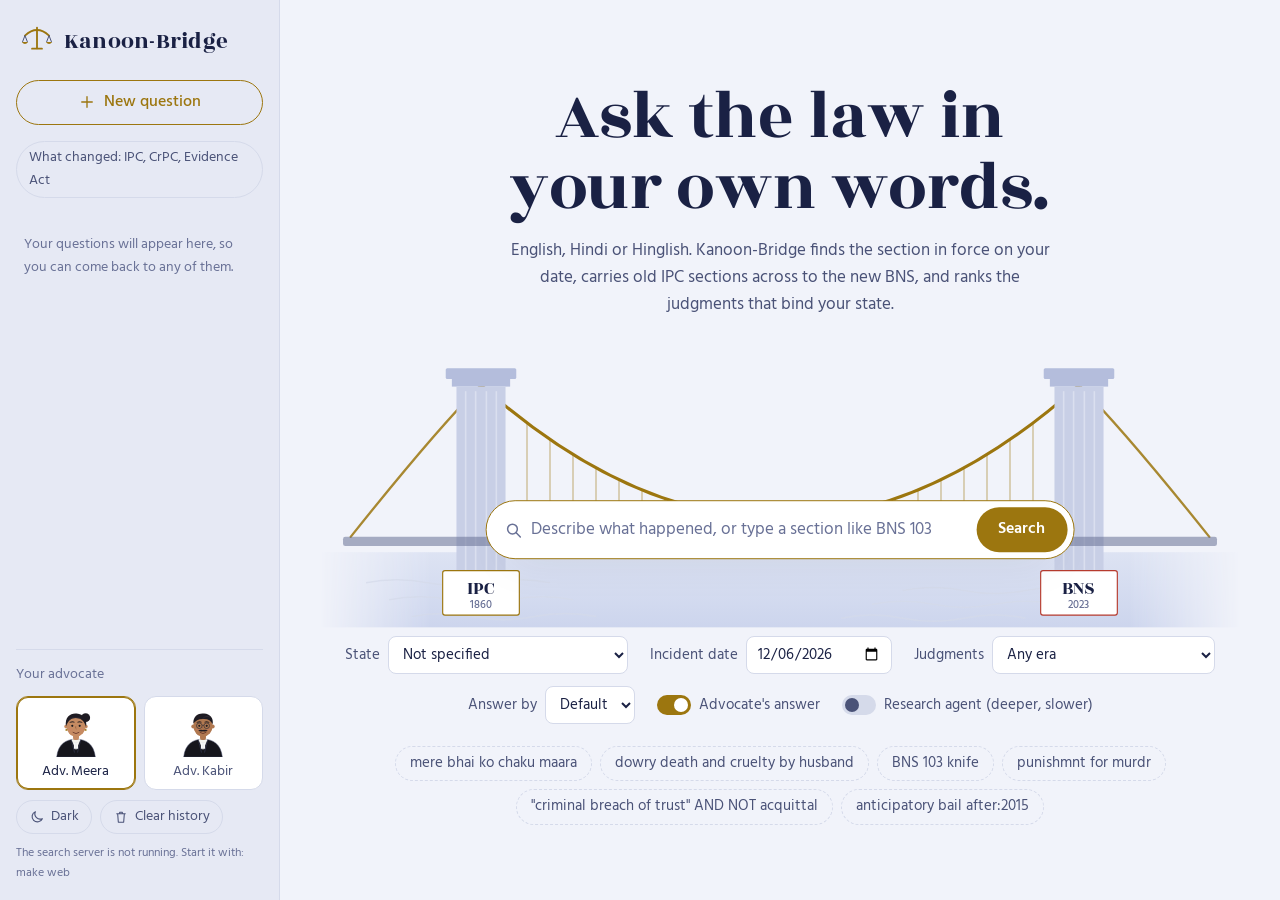
==== commit 8b14c0b3: "Web UI up to date with the backend: agent v2, verified answers, era, local LLMs - Server: the resear" ====
--- a/app/web/index.html
+++ b/app/web/index.html
@@ -67,6 +67,18 @@
           <label class="opt-field">Incident date
             <input type="date" id="date">
           </label>
+          <label class="opt-field">Judgments
+            <select id="era" title="Decided under the new codes (BNS/BNSS/BSA) or the old ones (IPC/CrPC/Evidence Act)">
+              <option value="">Any era</option>
+              <option value="new">Under the new codes (BNS)</option>
+              <option value="old">Under the old codes (IPC)</option>
+            </select>
+          </label>
+          <label class="opt-field">Answer by
+            <select id="generator" title="Who writes the answer; every answer is checked against its sources">
+              <option value="">Default</option>
+            </select>
+          </label>
           <label class="switch"><input type="checkbox" id="opt-answer" checked><span class="track"></span>Advocate's answer</label>
           <label class="switch"><input type="checkbox" id="opt-agent"><span class="track"></span>Research agent (deeper, slower)</label>
         </div>
--- a/app/web/styles.css
+++ b/app/web/styles.css
@@ -328,6 +328,13 @@
 .badge.binding { color: var(--bind); border: 1px solid var(--bind); }
 .badge.persuasive { color: var(--persuade); border: 1px solid var(--persuade); }
 .badge .ic { width: 14px; height: 14px; }
+.badge.era-new { color: var(--bind); background: color-mix(in srgb, var(--bind) 10%, transparent); }
+.badge.era-old { color: var(--ink-3); border: 1px dashed var(--ink-3); }
+.badge.overruled { color: #fff; background: var(--tape); cursor: help; }
+.note.info .tape { background: var(--ink-3); }
+.memo { margin-top: 10px; font-size: .88rem; }
+.memo summary { cursor: pointer; color: var(--ink-2); font-weight: 600; }
+.memo pre { white-space: pre-wrap; background: var(--paper-2, rgba(0,0,0,.04)); padding: 10px 12px; border-radius: 6px; margin: 8px 0 0; font-size: .82rem; }
 .case-snippet { margin: 0 0 6px; color: var(--ink-2); max-width: 78ch; }
 .why { list-style: none; margin: 0; padding: 0; display: flex; flex-wrap: wrap; gap: 4px 14px; font-size: .86rem; color: var(--ink-3); }
 .why li::before { content: ""; display: inline-block; width: 6px; height: 6px; border-radius: 50%; background: var(--brass); margin-right: 6px; vertical-align: middle; opacity: .75; }
